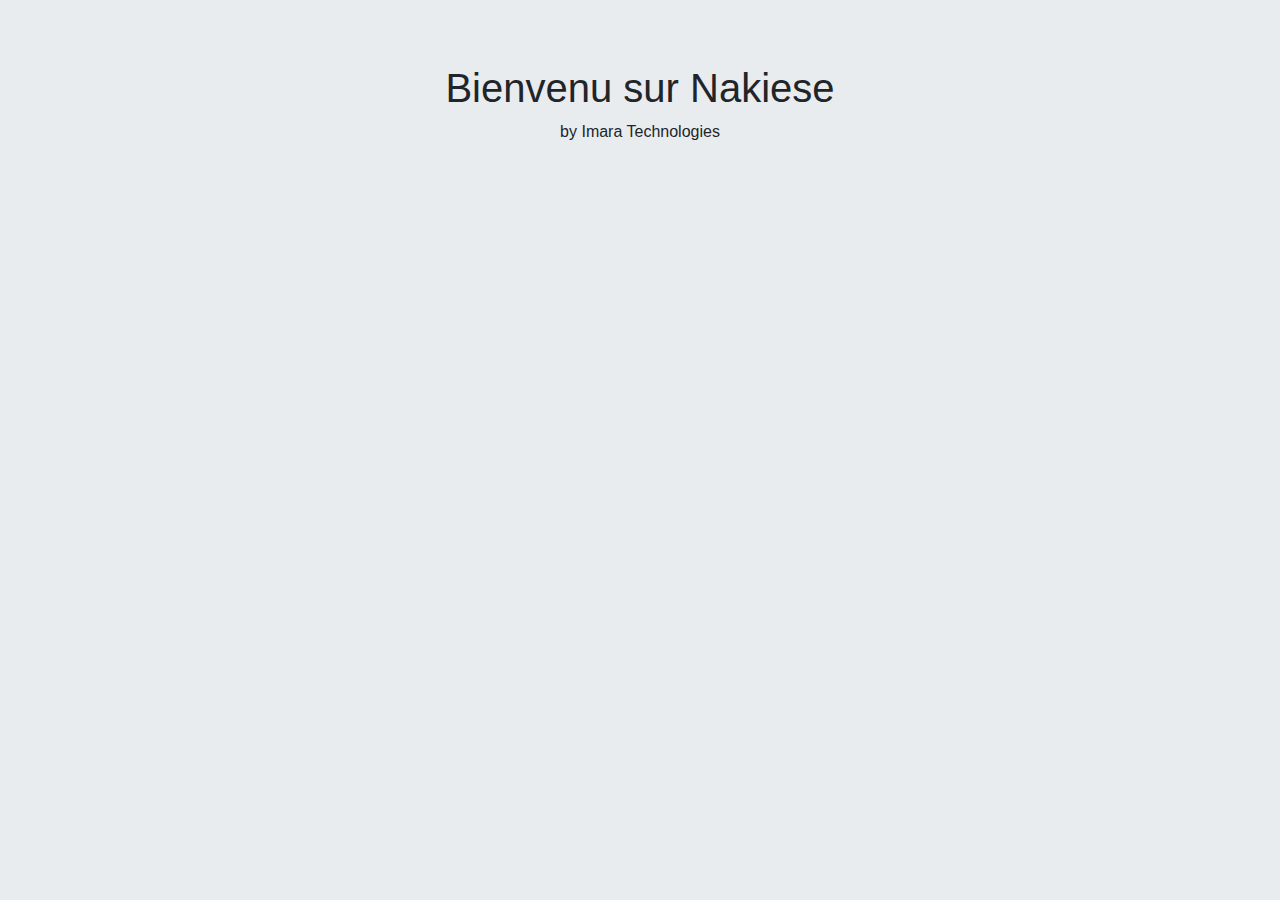
==== index.html @ d2f4913f "Create the home page" ====
<!DOCTYPE html>
<html>
<head>
	<meta charset="utf-8">
	<meta name="viewport" content="width=device-width, initial-scale=1">
	<title>Nakiese</title>
	<link rel="stylesheet" href="assets/css/bootstrap.css">
	<script src="assets/js/jquery-3.6.0.js"></script>
    <script src="assets/js/bootstrap.js"></script>
</head>
<body class="jumbotron text-center">
	<div >
  		<h1>Bienvenu sur Nakiese</h1>
  		<p>by Imara Technologies</p>
	</div>
</body>
</html>
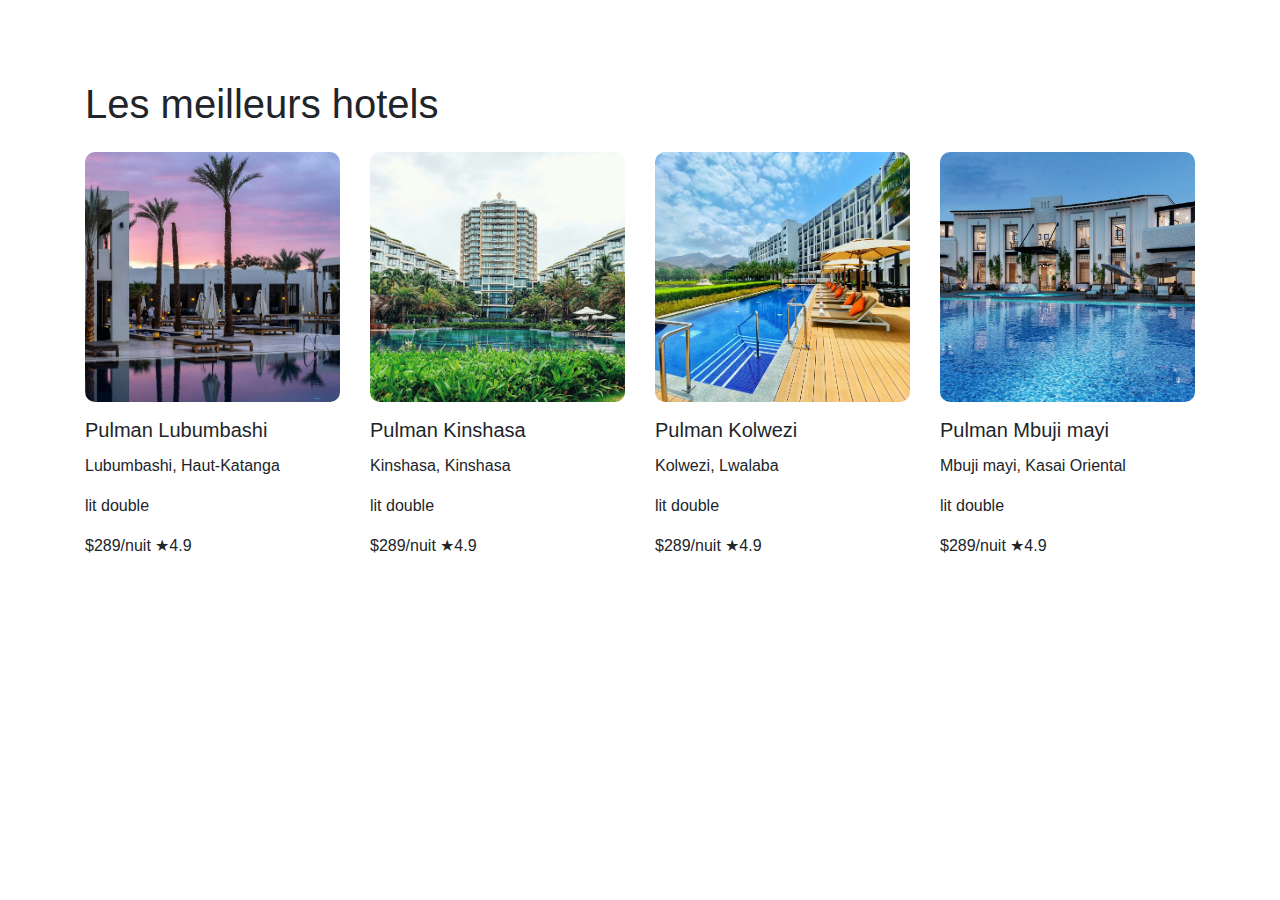
==== commit 39458d39: "feat: create the best hotels section and the hotel product card" ====
--- a/index.html
+++ b/index.html
@@ -5,13 +5,51 @@
 	<meta name="viewport" content="width=device-width, initial-scale=1">
 	<title>Nakiese</title>
 	<link rel="stylesheet" href="assets/css/bootstrap.css">
+    <link rel='stylesheet' href='https://cdn-uicons.flaticon.com/2.4.0/uicons-regular-rounded/css/uicons-regular-rounded.css'>
 	<script src="assets/js/jquery-3.6.0.js"></script>
     <script src="assets/js/bootstrap.js"></script>
 </head>
-<body class="jumbotron text-center">
-	<div >
-  		<h1>Bienvenu sur Nakiese</h1>
-  		<p>by Imara Technologies</p>
-	</div>
+<body>
+	<div class="container custom-margin-1">
+        <h1>Les meilleurs hotels</h1>
+        <div class="row row-cols-1 row-cols-md-4 g-4">
+          <div class="col d-flex flex-column">
+            <img src="assets/images/hotel-1.jpg" class="img-fluid rounded-start" alt="Pulman Lubumbashi">
+            <div class="card-body p-0">
+              <h5 class="card-title">Pulman Lubumbashi</h5>
+              <p class="card-text"><i class="fi fi-rr-marker"></i> Lubumbashi, Haut-Katanga</p>
+              <p class="card-text"><i class="fi fi-rr-bed-alt"></i> lit double</p>
+              <p class="card-text">$289/nuit ★4.9</p>
+            </div>
+          </div>
+          <div class="col d-flex flex-column">
+            <img src="assets/images/hotel-2.jpg" class="img-fluid rounded-start" alt="Pulman Kinshasa">
+            <div class="card-body p-0">
+              <h5 class="card-title">Pulman Kinshasa</h5>
+              <p class="card-text"><i class="fi fi-rr-marker"></i>   Kinshasa, Kinshasa</p>
+              <p class="card-text"><i class="fi fi-rr-bed-alt"></i> lit double</p>
+              <p class="card-text">$289/nuit ★4.9</p>
+            </div>
+          </div>
+          <div class="col d-flex flex-column">
+            <img src="assets/images/hotel-3.jpg" class="img-fluid rounded-start" alt="Pulman Kolwezi">
+            <div class="card-body p-0">
+              <h5 class="card-title">Pulman Kolwezi</h5>
+              <p class="card-text"><i class="fi fi-rr-marker"></i> Kolwezi, Lwalaba</p>
+              <p class="card-text"><i class="fi fi-rr-bed-alt"></i> lit double</p>
+              <p class="card-text">$289/nuit ★4.9</p>
+            </div>
+          </div>
+          <div class="col d-flex flex-column">
+            <img src="assets/images/hotel-4.jpg" class="img-fluid rounded-start" alt="Pulman Mbuji mayi">
+            <div class="card-body p-0">
+              <h5 class="card-title">Pulman Mbuji mayi</h5>
+              <p class="card-text"><i class="fi fi-rr-marker"></i> Mbuji mayi, Kasai Oriental</p>
+              <p class="card-text"><i class="fi fi-rr-bed-alt"></i> lit double</p>
+              <p class="card-text">$289/nuit ★4.9</p>
+            </div>
+          </div>
+        </div>
+      </div>
 </body>
 </html>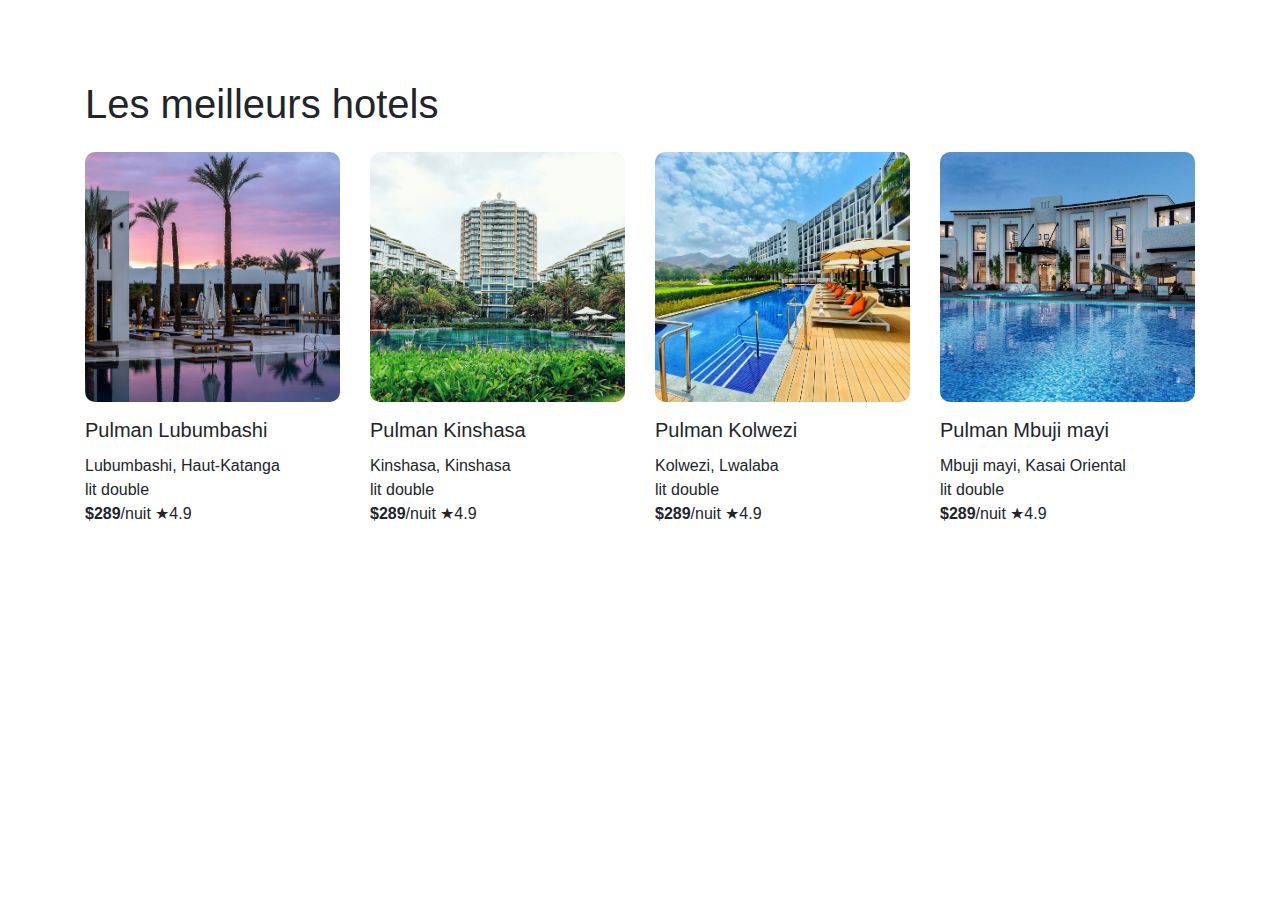
==== commit 7e717fc6: "minor fixes" ====
--- a/index.html
+++ b/index.html
@@ -5,7 +5,7 @@
 	<meta name="viewport" content="width=device-width, initial-scale=1">
 	<title>Nakiese</title>
 	<link rel="stylesheet" href="assets/css/bootstrap.css">
-    <link rel='stylesheet' href='https://cdn-uicons.flaticon.com/2.4.0/uicons-regular-rounded/css/uicons-regular-rounded.css'>
+    
 	<script src="assets/js/jquery-3.6.0.js"></script>
     <script src="assets/js/bootstrap.js"></script>
 </head>
@@ -19,7 +19,7 @@
               <h5 class="card-title">Pulman Lubumbashi</h5>
               <p class="card-text"><i class="fi fi-rr-marker"></i> Lubumbashi, Haut-Katanga</p>
               <p class="card-text"><i class="fi fi-rr-bed-alt"></i> lit double</p>
-              <p class="card-text">$289/nuit ★4.9</p>
+              <p class="card-text"><strong>$289</strong>/nuit ★4.9</p>
             </div>
           </div>
           <div class="col d-flex flex-column">
@@ -28,7 +28,7 @@
               <h5 class="card-title">Pulman Kinshasa</h5>
               <p class="card-text"><i class="fi fi-rr-marker"></i>   Kinshasa, Kinshasa</p>
               <p class="card-text"><i class="fi fi-rr-bed-alt"></i> lit double</p>
-              <p class="card-text">$289/nuit ★4.9</p>
+              <p class="card-text"><strong>$289</strong>/nuit ★4.9</p>
             </div>
           </div>
           <div class="col d-flex flex-column">
@@ -37,7 +37,7 @@
               <h5 class="card-title">Pulman Kolwezi</h5>
               <p class="card-text"><i class="fi fi-rr-marker"></i> Kolwezi, Lwalaba</p>
               <p class="card-text"><i class="fi fi-rr-bed-alt"></i> lit double</p>
-              <p class="card-text">$289/nuit ★4.9</p>
+              <p class="card-text"><strong>$289</strong>/nuit ★4.9</p>
             </div>
           </div>
           <div class="col d-flex flex-column">
@@ -46,7 +46,7 @@
               <h5 class="card-title">Pulman Mbuji mayi</h5>
               <p class="card-text"><i class="fi fi-rr-marker"></i> Mbuji mayi, Kasai Oriental</p>
               <p class="card-text"><i class="fi fi-rr-bed-alt"></i> lit double</p>
-              <p class="card-text">$289/nuit ★4.9</p>
+              <p class="card-text"><strong>$289</strong>/nuit ★4.9</p>
             </div>
           </div>
         </div>
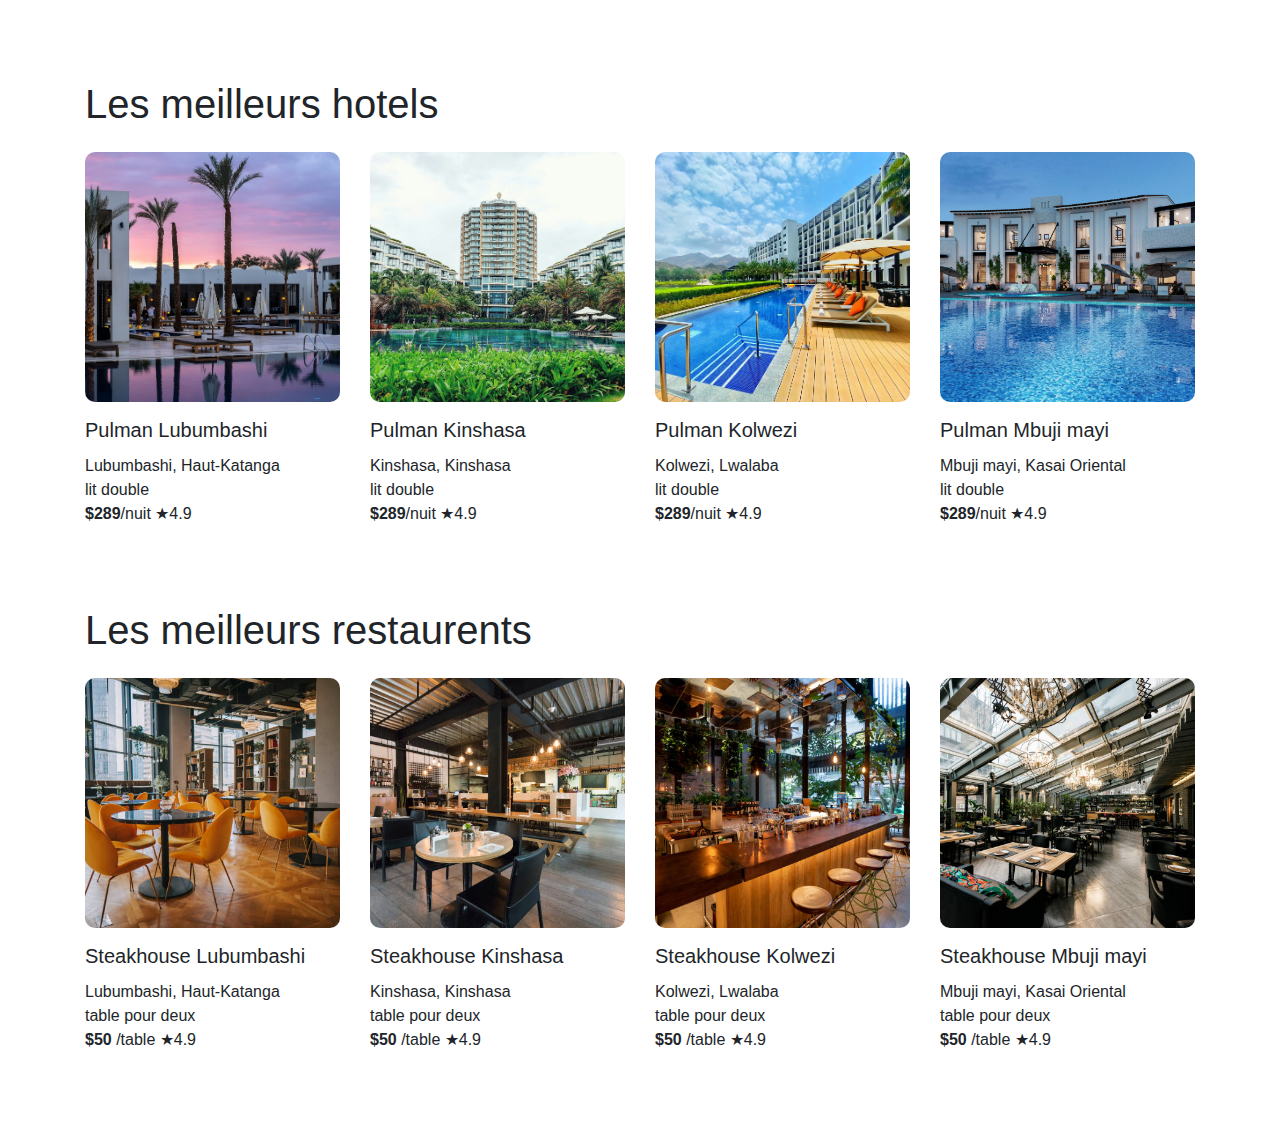
==== commit 2a5c5c95: "add the restaurant section and the restaurant product card" ====
--- a/index.html
+++ b/index.html
@@ -5,12 +5,12 @@
 	<meta name="viewport" content="width=device-width, initial-scale=1">
 	<title>Nakiese</title>
 	<link rel="stylesheet" href="assets/css/bootstrap.css">
-    
+  <link rel='stylesheet' href='https://cdn-uicons.flaticon.com/2.4.0/uicons-regular-rounded/css/uicons-regular-rounded.css'>
 	<script src="assets/js/jquery-3.6.0.js"></script>
-    <script src="assets/js/bootstrap.js"></script>
+  <script src="assets/js/bootstrap.js"></script>
 </head>
 <body>
-	<div class="container custom-margin-1">
+	<div class="container custom-margin-1 ">
         <h1>Les meilleurs hotels</h1>
         <div class="row row-cols-1 row-cols-md-4 g-4">
           <div class="col d-flex flex-column">
@@ -50,6 +50,47 @@
             </div>
           </div>
         </div>
+  </div>
+  <div class="container custom-margin-1 custom-margin-2">
+    <h1>Les meilleurs restaurents</h1>
+    <div class="row row-cols-1 row-cols-md-4 g-4">
+      <div class="col d-flex flex-column">
+        <img src="assets/images/restaurant-11.jpg" class="img-fluid rounded-start" alt="Pulman Lubumbashi">
+        <div class="card-body p-0">
+          <h5 class="card-title">Steakhouse Lubumbashi</h5>
+          <p class="card-text"><i class="fi fi-rr-marker"></i> Lubumbashi, Haut-Katanga</p>
+          <p class="card-text"><i class="fi fi-rr-terrace"></i> table pour deux</p>
+          <p class="card-text"><strong>$50</strong> /table ★4.9</p>
+        </div>
       </div>
+      <div class="col d-flex flex-column">
+        <img src="assets/images/restaurant-2.jpg" class="img-fluid rounded-start" alt="Pulman Kinshasa">
+        <div class="card-body p-0">
+          <h5 class="card-title">Steakhouse Kinshasa</h5>
+          <p class="card-text"><i class="fi fi-rr-marker"></i>   Kinshasa, Kinshasa</p>
+          <p class="card-text"><i class="fi fi-rr-terrace"></i>  table pour deux</p>
+          <p class="card-text"><strong>$50</strong> /table ★4.9</p>
+        </div>
+      </div>
+      <div class="col d-flex flex-column">
+        <img src="assets/images/restaurant-3.jpg" class="img-fluid rounded-start" alt="Pulman Kolwezi">
+        <div class="card-body p-0">
+          <h5 class="card-title">Steakhouse Kolwezi</h5>
+          <p class="card-text"><i class="fi fi-rr-marker"></i> Kolwezi, Lwalaba</p>
+          <p class="card-text"><i class="fi fi-rr-terrace"></i>  table pour deux</p>
+          <p class="card-text"><strong>$50</strong> /table ★4.9</p>
+        </div>
+      </div>
+      <div class="col d-flex flex-column">
+        <img src="assets/images/restaurant-4.jpg" class="img-fluid rounded-start" alt="Pulman Mbuji mayi">
+        <div class="card-body p-0">
+          <h5 class="card-title">Steakhouse Mbuji mayi</h5>
+          <p class="card-text"><i class="fi fi-rr-marker"></i> Mbuji mayi, Kasai Oriental</p>
+          <p class="card-text"><i class="fi fi-rr-terrace"></i> table pour deux</p>
+          <p class="card-text"><strong>$50</strong> /table ★4.9</p>
+        </div>
+      </div>
+    </div>
+</div>
 </body>
 </html>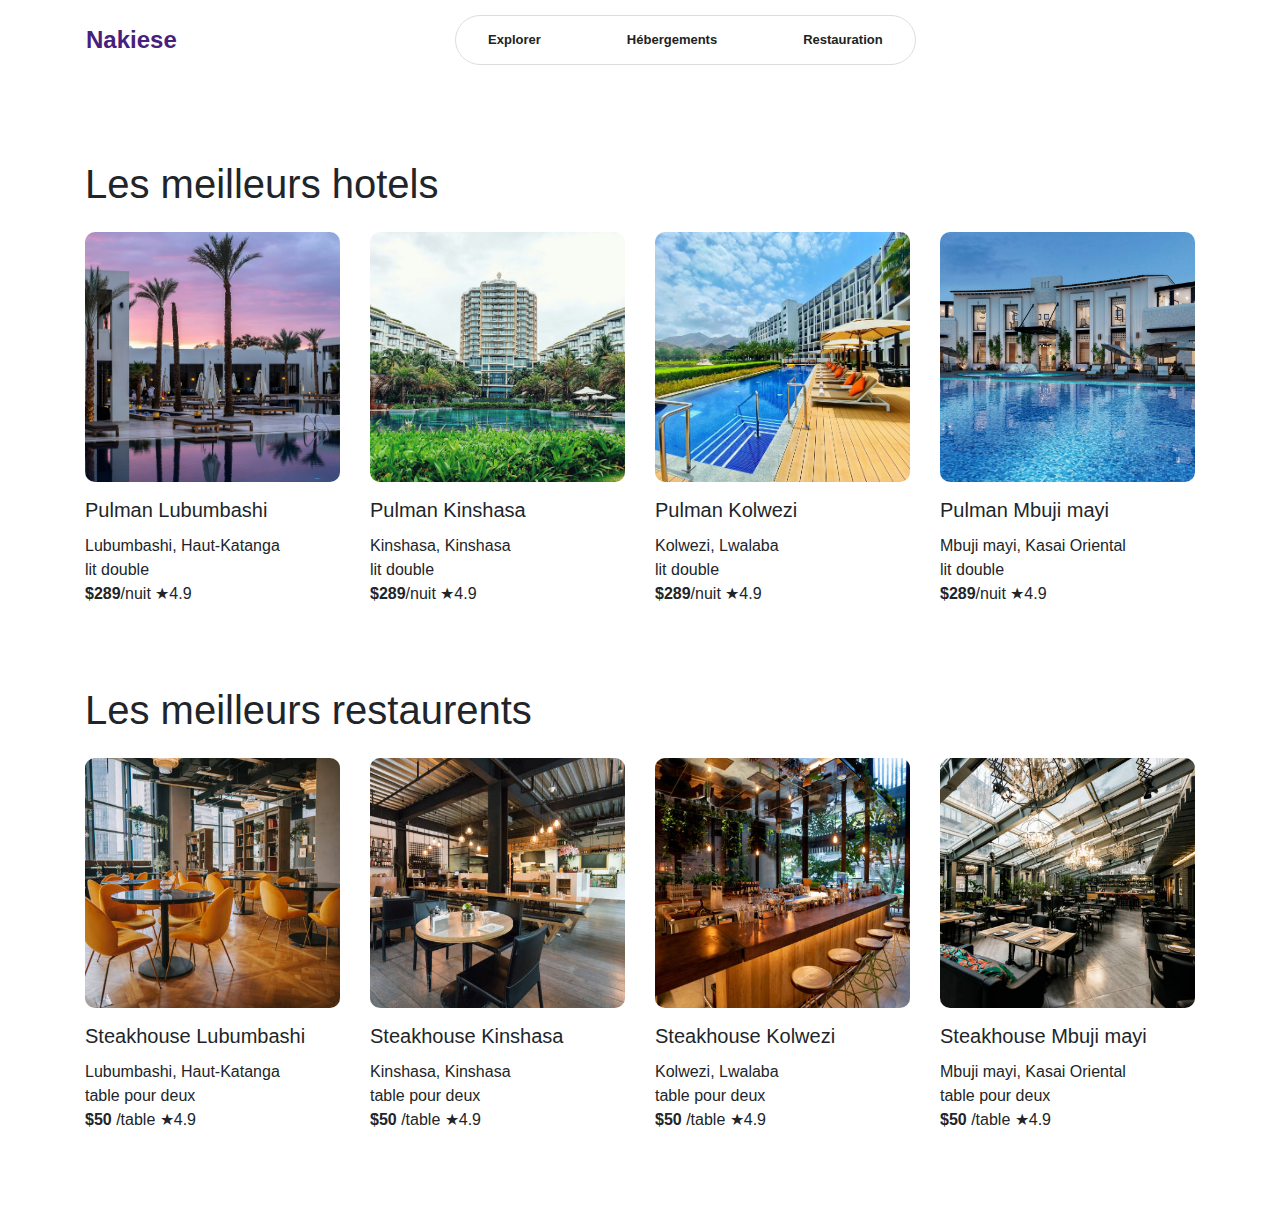
==== commit 33d6ac4c: "create the hotels and restaurants pages" ====
--- a/index.html
+++ b/index.html
@@ -3,13 +3,24 @@
 <head>
 	<meta charset="utf-8">
 	<meta name="viewport" content="width=device-width, initial-scale=1">
-	<title>Nakiese</title>
+	<title>Acceuil - Nakiese</title>
 	<link rel="stylesheet" href="assets/css/bootstrap.css">
   <link rel='stylesheet' href='https://cdn-uicons.flaticon.com/2.4.0/uicons-regular-rounded/css/uicons-regular-rounded.css'>
 	<script src="assets/js/jquery-3.6.0.js"></script>
   <script src="assets/js/bootstrap.js"></script>
 </head>
 <body>
+    <nav class="navbar container">
+      <div class="logo">Nakiese</div>
+      <ul class="nav-links">
+          <li><a href="index.html">Explorer</a></li>
+          <li><a href="hotels.html">Hébergements</a></li>
+          <li><a href="restaurants.html">Restauration</a></li>
+      </ul>
+      <div class="language-switch">
+        <i class="fi fi-rr-globe"></i>
+      </div>
+    </nav>
 	<div class="container custom-margin-1 ">
         <h1>Les meilleurs hotels</h1>
         <div class="row row-cols-1 row-cols-md-4 g-4">
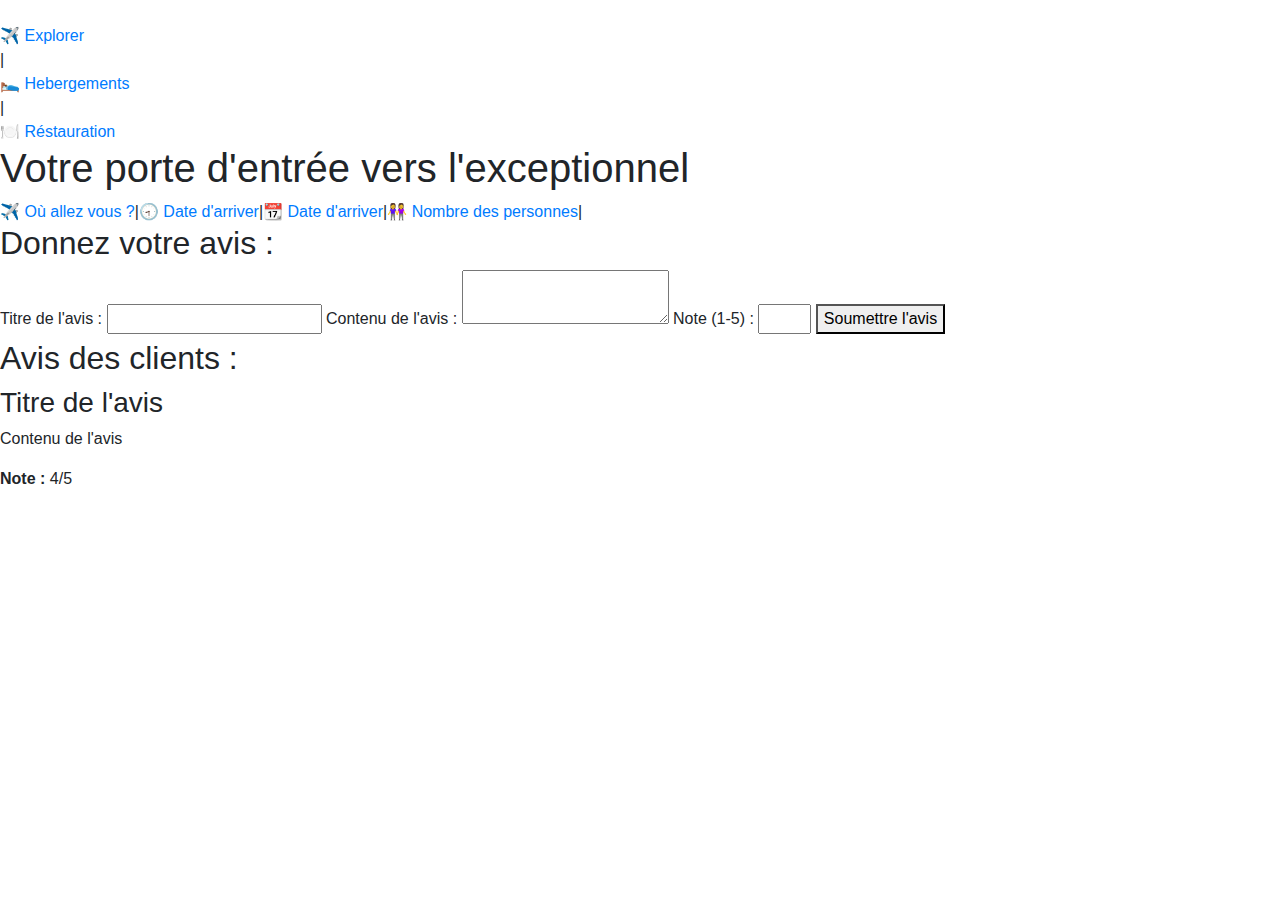
==== commit 41b40256: "Add files via upload" ====
--- a/index.html
+++ b/index.html
@@ -1,107 +1,63 @@
-<!DOCTYPE html>
-<html>
-<head>
-	<meta charset="utf-8">
-	<meta name="viewport" content="width=device-width, initial-scale=1">
-	<title>Acceuil - Nakiese</title>
-	<link rel="stylesheet" href="assets/css/bootstrap.css">
-  <link rel='stylesheet' href='https://cdn-uicons.flaticon.com/2.4.0/uicons-regular-rounded/css/uicons-regular-rounded.css'>
-	<script src="assets/js/jquery-3.6.0.js"></script>
-  <script src="assets/js/bootstrap.js"></script>
-</head>
-<body>
-    <nav class="navbar container">
-      <div class="logo">Nakiese</div>
-      <ul class="nav-links">
-          <li><a href="index.html">Explorer</a></li>
-          <li><a href="hotels.html">Hébergements</a></li>
-          <li><a href="restaurants.html">Restauration</a></li>
-      </ul>
-      <div class="language-switch">
-        <i class="fi fi-rr-globe"></i>
-      </div>
-    </nav>
-	<div class="container custom-margin-1 ">
-        <h1>Les meilleurs hotels</h1>
-        <div class="row row-cols-1 row-cols-md-4 g-4">
-          <div class="col d-flex flex-column">
-            <img src="assets/images/hotel-1.jpg" class="img-fluid rounded-start" alt="Pulman Lubumbashi">
-            <div class="card-body p-0">
-              <h5 class="card-title">Pulman Lubumbashi</h5>
-              <p class="card-text"><i class="fi fi-rr-marker"></i> Lubumbashi, Haut-Katanga</p>
-              <p class="card-text"><i class="fi fi-rr-bed-alt"></i> lit double</p>
-              <p class="card-text"><strong>$289</strong>/nuit ★4.9</p>
-            </div>
-          </div>
-          <div class="col d-flex flex-column">
-            <img src="assets/images/hotel-2.jpg" class="img-fluid rounded-start" alt="Pulman Kinshasa">
-            <div class="card-body p-0">
-              <h5 class="card-title">Pulman Kinshasa</h5>
-              <p class="card-text"><i class="fi fi-rr-marker"></i>   Kinshasa, Kinshasa</p>
-              <p class="card-text"><i class="fi fi-rr-bed-alt"></i> lit double</p>
-              <p class="card-text"><strong>$289</strong>/nuit ★4.9</p>
-            </div>
-          </div>
-          <div class="col d-flex flex-column">
-            <img src="assets/images/hotel-3.jpg" class="img-fluid rounded-start" alt="Pulman Kolwezi">
-            <div class="card-body p-0">
-              <h5 class="card-title">Pulman Kolwezi</h5>
-              <p class="card-text"><i class="fi fi-rr-marker"></i> Kolwezi, Lwalaba</p>
-              <p class="card-text"><i class="fi fi-rr-bed-alt"></i> lit double</p>
-              <p class="card-text"><strong>$289</strong>/nuit ★4.9</p>
-            </div>
-          </div>
-          <div class="col d-flex flex-column">
-            <img src="assets/images/hotel-4.jpg" class="img-fluid rounded-start" alt="Pulman Mbuji mayi">
-            <div class="card-body p-0">
-              <h5 class="card-title">Pulman Mbuji mayi</h5>
-              <p class="card-text"><i class="fi fi-rr-marker"></i> Mbuji mayi, Kasai Oriental</p>
-              <p class="card-text"><i class="fi fi-rr-bed-alt"></i> lit double</p>
-              <p class="card-text"><strong>$289</strong>/nuit ★4.9</p>
-            </div>
-          </div>
-        </div>
-  </div>
-  <div class="container custom-margin-1 custom-margin-2">
-    <h1>Les meilleurs restaurents</h1>
-    <div class="row row-cols-1 row-cols-md-4 g-4">
-      <div class="col d-flex flex-column">
-        <img src="assets/images/restaurant-11.jpg" class="img-fluid rounded-start" alt="Pulman Lubumbashi">
-        <div class="card-body p-0">
-          <h5 class="card-title">Steakhouse Lubumbashi</h5>
-          <p class="card-text"><i class="fi fi-rr-marker"></i> Lubumbashi, Haut-Katanga</p>
-          <p class="card-text"><i class="fi fi-rr-terrace"></i> table pour deux</p>
-          <p class="card-text"><strong>$50</strong> /table ★4.9</p>
-        </div>
-      </div>
-      <div class="col d-flex flex-column">
-        <img src="assets/images/restaurant-2.jpg" class="img-fluid rounded-start" alt="Pulman Kinshasa">
-        <div class="card-body p-0">
-          <h5 class="card-title">Steakhouse Kinshasa</h5>
-          <p class="card-text"><i class="fi fi-rr-marker"></i>   Kinshasa, Kinshasa</p>
-          <p class="card-text"><i class="fi fi-rr-terrace"></i>  table pour deux</p>
-          <p class="card-text"><strong>$50</strong> /table ★4.9</p>
-        </div>
-      </div>
-      <div class="col d-flex flex-column">
-        <img src="assets/images/restaurant-3.jpg" class="img-fluid rounded-start" alt="Pulman Kolwezi">
-        <div class="card-body p-0">
-          <h5 class="card-title">Steakhouse Kolwezi</h5>
-          <p class="card-text"><i class="fi fi-rr-marker"></i> Kolwezi, Lwalaba</p>
-          <p class="card-text"><i class="fi fi-rr-terrace"></i>  table pour deux</p>
-          <p class="card-text"><strong>$50</strong> /table ★4.9</p>
-        </div>
-      </div>
-      <div class="col d-flex flex-column">
-        <img src="assets/images/restaurant-4.jpg" class="img-fluid rounded-start" alt="Pulman Mbuji mayi">
-        <div class="card-body p-0">
-          <h5 class="card-title">Steakhouse Mbuji mayi</h5>
-          <p class="card-text"><i class="fi fi-rr-marker"></i> Mbuji mayi, Kasai Oriental</p>
-          <p class="card-text"><i class="fi fi-rr-terrace"></i> table pour deux</p>
-          <p class="card-text"><strong>$50</strong> /table ★4.9</p>
-        </div>
-      </div>
-    </div>
-</div>
-</body>
+<!DOCTYPE html>
+<html>
+<head>
+	<meta charset="utf-8">
+	<meta name="viewport" content="width=device-width, initial-scale=1">
+	<title>Nakiese</title>
+	<link rel="stylesheet" href="assets/css/bootstrap.css">
+	<link rel="stylesheet" href="css/style.css">
+	<script src="assets/js/jquery-3.6.0.js"></script>
+    <script src="assets/js/bootstrap.js"></script>
+</head>
+<body>
+	<section class="page">
+		<header class="header">
+			<img src="images/IMG-20240328-WA0012.jpg" alt="">
+			<div class="na">
+				<li>✈️ <a href="####">Explorer</a></li>
+				<li>|</li>
+				<li>🛌  <a href="####">Hebergements</a></li>
+				<li>|</li>
+				<li>🍽️  <a href="####">Réstauration</a></li>
+			</div>
+		</header>
+		<div class="title">
+			<h1>Votre porte d'entrée vers l'exceptionnel</h1>
+		</div>
+		<div class="nav">
+			<li>✈️   <a href="####">Où allez vous ?</a></li>
+			<li>|</li>	
+			<li>🕣   <a href="####">Date d'arriver</a></li>
+			<li>|</li>
+			<li>📆   <a href="####">Date d'arriver</a></li>
+			<li>|</li>
+			<li>👭   <a href="####">Nombre des personnes</a></li>
+			<li>| </li>
+		</div>
+		<div class="review-form">
+			<h2>Donnez votre avis :</h2>
+			<form id="review-form">
+			  <label for="review-title">Titre de l'avis :</label>
+			  <input type="text" id="review-title" name="review-title">
+		  
+			  <label for="review-content">Contenu de l'avis :</label>
+			  <textarea id="review-content" name="review-content"></textarea>
+		  
+			  <label for="review-rating">Note (1-5) :</label>
+			  <input type="number" id="review-rating" name="review-rating" min="1" max="5">
+		  
+			  <button type="submit">Soumettre l'avis</button>
+			</form>
+		  </div>
+		  
+		  <div class="review-list">
+			<h2>Avis des clients :</h2>
+			<div class="review">
+			  <h3>Titre de l'avis</h3>
+			  <p>Contenu de l'avis</p>
+			  <p><strong>Note : </strong>4/5</p>
+			</div>
+		  </div>
+	</section>		
+</body>
 </html>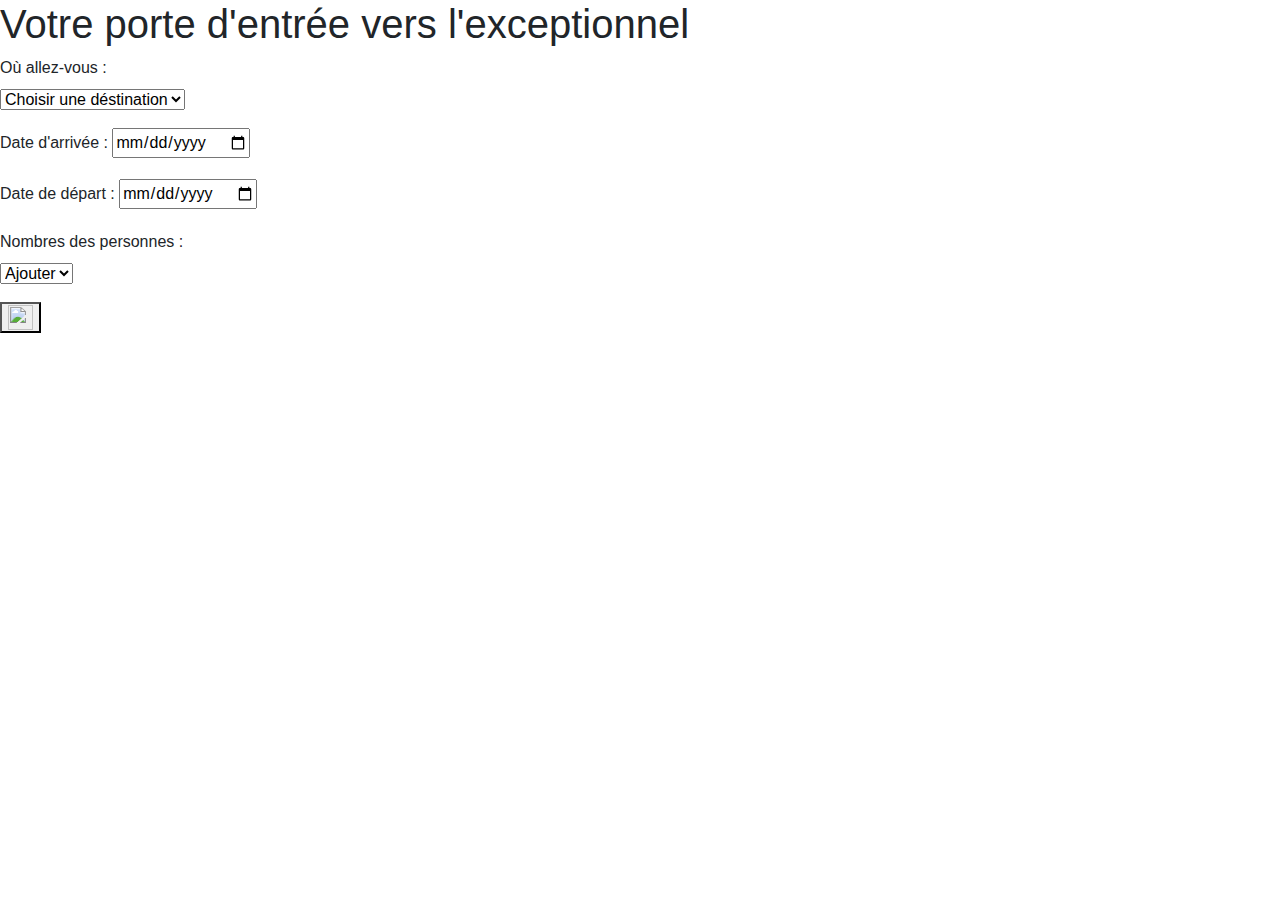
==== commit b1ebaa30: "Add files via upload" ====
--- a/index.html
+++ b/index.html
@@ -12,52 +12,50 @@
 <body>
 	<section class="page">
 		<header class="header">
-			<img src="images/IMG-20240328-WA0012.jpg" alt="">
 			<div class="na">
-				<li>✈️ <a href="####">Explorer</a></li>
-				<li>|</li>
-				<li>🛌  <a href="####">Hebergements</a></li>
-				<li>|</li>
-				<li>🍽️  <a href="####">Réstauration</a></li>
 			</div>
 		</header>
 		<div class="title">
 			<h1>Votre porte d'entrée vers l'exceptionnel</h1>
 		</div>
-		<div class="nav">
-			<li>✈️   <a href="####">Où allez vous ?</a></li>
-			<li>|</li>	
-			<li>🕣   <a href="####">Date d'arriver</a></li>
-			<li>|</li>
-			<li>📆   <a href="####">Date d'arriver</a></li>
-			<li>|</li>
-			<li>👭   <a href="####">Nombre des personnes</a></li>
-			<li>| </li>
-		</div>
-		<div class="review-form">
-			<h2>Donnez votre avis :</h2>
-			<form id="review-form">
-			  <label for="review-title">Titre de l'avis :</label>
-			  <input type="text" id="review-title" name="review-title">
-		  
-			  <label for="review-content">Contenu de l'avis :</label>
-			  <textarea id="review-content" name="review-content"></textarea>
-		  
-			  <label for="review-rating">Note (1-5) :</label>
-			  <input type="number" id="review-rating" name="review-rating" min="1" max="5">
-		  
-			  <button type="submit">Soumettre l'avis</button>
+		<div class="search-container">
+			<form action="#" id="search-form">
+			  <div class="form-group">
+				<label for="destination">Où allez-vous :</label>
+				<div class="dropdown-container">
+					<select id="page-dropdown">
+					  <option value="">Choisir une déstination</option>
+					  <option value="Pe.html">Lubumbashi</option>
+					  <option value="page2.html">Kinshasa</option>
+					  <option value="page3.html">Mbujimayi</option>
+					</select>
+				  </div>
+			  </div>
+			  <div class="form-group">
+				<label for="checkin">Date d'arrivée :</label>
+				<input type="date" id="checkout" name="checkout">
+			  </div>
+			  <div class="form-group">
+				<label for="checkout">Date de départ :</label>
+				<input type="date" id="checkout" name="checkout">
+			  </div>
+			  <div class="form-group">
+				<label for="destination">Nombres des personnes :</label>
+				<div class="dropdown-container">
+					<select id="page-dropdown">
+						<option value="">Ajouter</option>
+						<option>1</option>
+					  <option>2</option>
+					  <option>3</option>
+					</select>
+				  </div>
+			  </div>
+			  <button type="submit" class="btn-search"><img src="images/ic.webp" width="25px" height="25px"></button>
 			</form>
 		  </div>
-		  
-		  <div class="review-list">
-			<h2>Avis des clients :</h2>
-			<div class="review">
-			  <h3>Titre de l'avis</h3>
-			  <p>Contenu de l'avis</p>
-			  <p><strong>Note : </strong>4/5</p>
-			</div>
-		  </div>
-	</section>		
+			</section>
+			</form>
+		</div>	
+	</section>
 </body>
 </html>